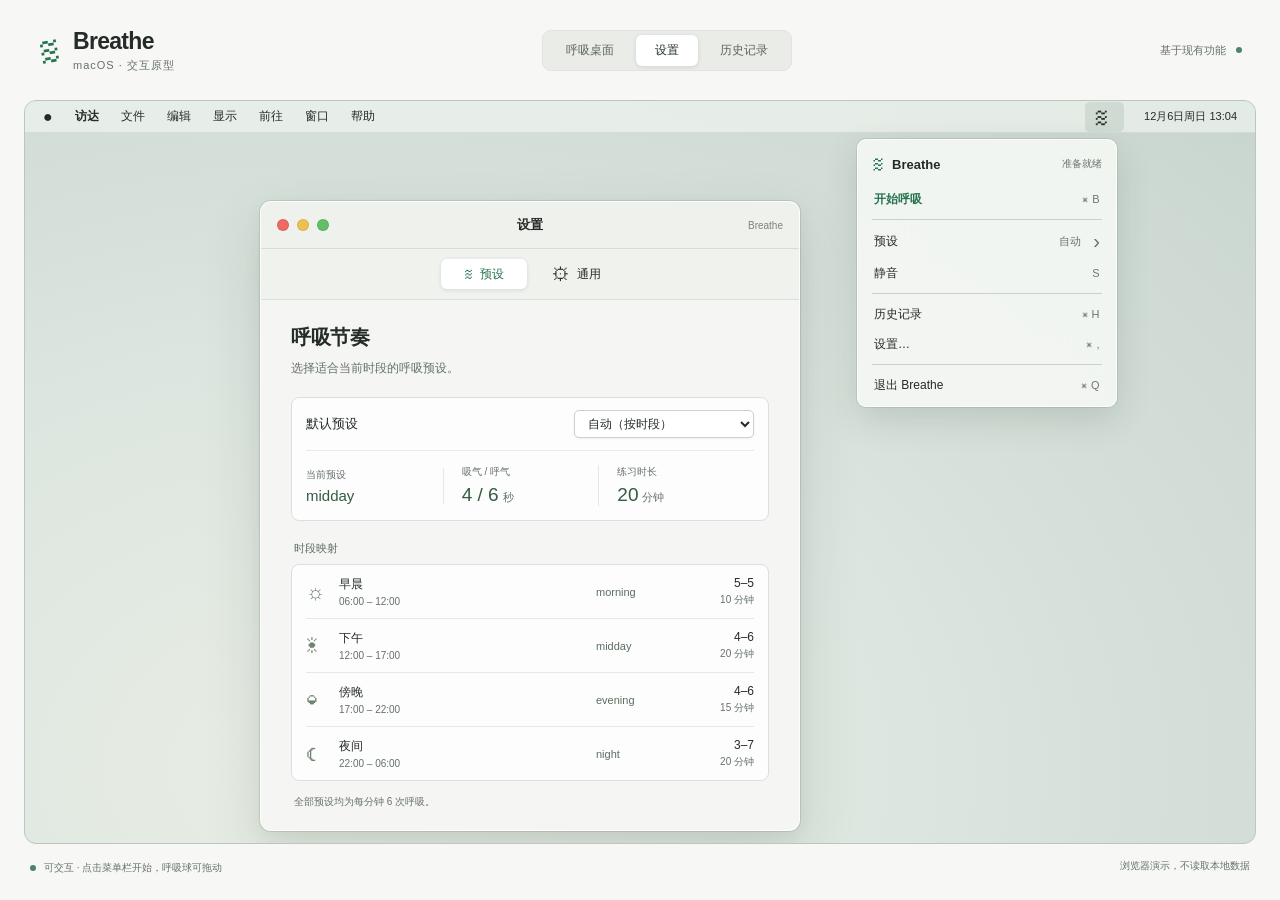
==== designs/breathe/index.html @ b692b660 "feat: 按原型重写原生界面并同步声音设置 - 新增可交互 HTML 原型，重写设置、历史和菜单界面 - 调整呼吸球配色与窗口布局 - 同步声音开关和菜单静音，持久化配置 - 补充音频回归测试并更新" ====
<!DOCTYPE html>
<html lang="zh-CN">
<head>
  <meta charset="UTF-8">
  <meta name="viewport" content="width=device-width, initial-scale=1">
  <title>Breathe · macOS 交互原型</title>
  <!-- 设计依据：AppDelegate、SettingsView、HistoryView、BreathingCircle。
       保留菜单栏应用结构；轻灰窗口、系统字体、绿色重点色。历史数据为演示数据。
       外层导航属于原型工具；不增加应用功能，不访问系统配置或用户日志。 -->
  <link rel="stylesheet" href="style.css">
</head>
<body>
  <header class="preview-header">
    <div class="brand"><span class="brand-mark" aria-hidden="true">≋</span><div><h1>Breathe</h1><p>macOS · 交互原型</p></div></div>
    <nav class="scene-nav" aria-label="原型场景">
      <button data-scene="desktop">呼吸桌面</button>
      <button data-scene="settings" aria-pressed="true">设置</button>
      <button data-scene="history">历史记录</button>
    </nav>
    <span class="version">基于现有功能 <span class="live-dot"></span></span>
  </header>
  <main class="desktop" id="desktop" data-screen-label="macOS 桌面">
    <div class="system-bar">
      <div class="system-left"><span class="apple" aria-hidden="true">●</span><strong>访达</strong><span>文件</span><span>编辑</span><span>显示</span><span>前往</span><span>窗口</span><span>帮助</span></div>
      <div class="system-right"><button id="status-button" aria-label="Breathe 菜单栏" aria-expanded="true"><span class="wind">≋</span><span id="remaining"></span></button><span class="system-clock" id="clock"></span></div>
    </div>

    <section class="app-menu" id="app-menu" aria-label="Breathe 菜单" data-screen-label="菜单栏菜单">
      <div class="menu-brand"><span class="mini-mark">≋</span><strong>Breathe</strong><span id="menu-state">准备就绪</span></div>
      <button class="menu-row start-row" id="start-button"><span id="start-label">开始呼吸</span><kbd>⌘ B</kbd></button>
      <button class="menu-row" id="pause-button" hidden><span id="pause-label">暂停</span><kbd>Space</kbd></button>
      <div class="menu-rule"></div>
      <button class="menu-row" id="preset-button" aria-expanded="false"><span>预设</span><span class="menu-end"><span id="preset-name">自动</span><span>›</span></span></button>
      <div class="preset-menu" id="preset-menu" hidden>
        <button data-preset="auto">自动（按时段）</button>
        <button data-preset="morning">morning <span>5–5 · 10 分钟</span></button>
        <button data-preset="midday">midday <span>4–6 · 20 分钟</span></button>
        <button data-preset="evening">evening <span>4–6 · 15 分钟</span></button>
        <button data-preset="night">night <span>3–7 · 20 分钟</span></button>
        <button data-preset="custom">自定义…</button>
      </div>
      <button class="menu-row" id="mute-button"><span id="mute-label">静音</span><kbd>S</kbd></button>
      <div class="menu-rule"></div>
      <button class="menu-row" data-open="history"><span>历史记录</span><kbd>⌘ H</kbd></button>
      <button class="menu-row" data-open="settings"><span>设置…</span><kbd>⌘ ,</kbd></button>
      <div class="menu-rule"></div>
      <button class="menu-row" id="quit-button"><span>退出 Breathe</span><kbd>⌘ Q</kbd></button>
    </section>

    <section class="window settings-window" id="settings-window" aria-label="Breathe 设置" data-screen-label="设置">
      <div class="titlebar"><div class="traffic"><button data-close="settings" aria-label="关闭设置"></button><span></span><span></span></div><strong>设置</strong><span class="title-end">Breathe</span></div>
      <div class="tabs" role="tablist" aria-label="设置分类"><button id="preset-tab" role="tab" aria-selected="true">≋ <span>预设</span></button><button id="general-tab" role="tab" aria-selected="false">⚙ <span>通用</span></button></div>
      <div class="settings-content" id="preset-panel" role="tabpanel" aria-labelledby="preset-tab">
        <h2>呼吸节奏</h2><p class="section-description">选择适合当前时段的呼吸预设。</p>
        <div class="group"><div class="setting-row"><label for="preset-select">默认预设</label><select id="preset-select"><option value="auto">自动（按时段）</option><option value="morning">morning</option><option value="midday">midday</option><option value="evening">evening</option><option value="night">night</option><option value="custom">自定义…</option></select></div><div class="preset-summary" id="preset-summary"></div></div>
        <div id="custom-settings" hidden>
          <h3>自定义比例</h3><div class="group custom-group"><div class="setting-row"><label for="inhale">吸气</label><div class="number-control"><input id="inhale" type="number" min="3" max="10" step="1" value="5"><span>秒</span></div></div><div class="setting-row"><label for="exhale">呼气</label><div class="number-control"><input id="exhale" type="number" min="3" max="10" step="1" value="5"><span>秒</span></div></div><div class="setting-row"><label for="duration">练习时长</label><div class="number-control"><input id="duration" type="number" min="1" max="60" step="1" value="10"><span>分钟</span></div></div></div><p class="validation" id="validation" role="status"></p>
        </div>
        <div id="time-mapping"><h3>时段映射</h3><div class="group mapping">
          <div class="mapping-row"><span class="period-icon">☼</span><span>早晨 <small>06:00 – 12:00</small></span><span class="mapping-preset">morning</span><span>5–5 <small>10 分钟</small></span></div>
          <div class="mapping-row"><span class="period-icon">☀</span><span>下午 <small>12:00 – 17:00</small></span><span class="mapping-preset">midday</span><span>4–6 <small>20 分钟</small></span></div>
          <div class="mapping-row"><span class="period-icon">◒</span><span>傍晚 <small>17:00 – 22:00</small></span><span class="mapping-preset">evening</span><span>4–6 <small>15 分钟</small></span></div>
          <div class="mapping-row"><span class="period-icon">☾</span><span>夜间 <small>22:00 – 06:00</small></span><span class="mapping-preset">night</span><span>3–7 <small>20 分钟</small></span></div>
        </div><p class="footnote">全部预设均为每分钟 6 次呼吸。</p></div>
      </div>
      <div class="settings-content" id="general-panel" role="tabpanel" aria-labelledby="general-tab" hidden>
        <h2>通用</h2><p class="section-description">声音、会话记录与启动选项。</p>
        <h3>音频</h3><div class="group"><label class="setting-row" for="sound"><span>声音提示<small>在吸气和呼气开始时播放提示音</small></span><input class="switch" id="sound" type="checkbox" role="switch" checked></label></div>
        <h3>数据</h3><div class="group"><label class="setting-row" for="logging"><span>记录会话日志</span><input class="switch" id="logging" type="checkbox" role="switch" checked></label><div class="log-path" id="log-path"><span>日志路径</span><code>~/.config/breathe/sessions.csv</code></div></div>
        <h3>启动</h3><div class="group"><label class="setting-row" for="launch"><span>开机自动启动<small>登录 macOS 时启动 Breathe</small></span><input class="switch" id="launch" type="checkbox" role="switch"></label></div>
        <p class="footnote">演示开关仅保存在当前页面，不会更改系统设置。</p>
      </div>
    </section>

    <section class="window history-window" id="history-window" aria-label="会话历史" data-screen-label="历史记录" hidden>
      <div class="titlebar"><div class="traffic"><button data-close="history" aria-label="关闭历史记录"></button><span></span><span></span></div><strong>历史记录</strong><span class="title-end">Breathe</span></div>
      <div class="history-heading"><div><h2>会话记录</h2><p>每一次呼吸练习，都留在这里。</p></div><span class="demo-badge">演示数据</span></div>
      <div class="history-toolbar"><span id="record-count"></span><div><button class="native-button" id="refresh-button">刷新</button><button class="native-button" id="import-button">导入旧版日志</button></div></div>
      <div class="table-scroll"><table><thead><tr><th>日期</th><th>时间</th><th>预设</th><th>比例</th><th>目标</th><th>实际</th><th>呼吸</th><th>完成</th><th>状态</th></tr></thead><tbody id="history-body"></tbody></table></div>
      <div class="empty-history" id="empty-history" hidden><span>◷</span><p>暂无会话记录</p></div>
      <div class="history-footer"><span>CSV · 与 breathe-cli 兼容</span><span>仅展示浏览器内的演示记录</span></div>
    </section>

    <div class="orb-container" id="orb-container" aria-label="可拖动的呼吸球" hidden><div class="orb-glow"></div><div class="orb" id="orb"><span id="orb-text"></span></div></div>
    <div class="desktop-hint" id="desktop-hint" hidden><span>≋</span><p>点击右上角的 Breathe，开始呼吸。</p></div>
    <div class="quit-message" id="quit-message" hidden><span>≋</span><h2>Breathe 已退出</h2><button class="native-button" id="restart-button">重新打开演示</button></div>
    <div class="toast" id="toast" role="status" hidden></div>
  </main>
  <footer class="preview-footer"><span><span class="live-dot"></span>可交互 · 点击菜单栏开始，呼吸球可拖动</span><span>浏览器演示，不读取本地数据</span></footer>
  <script src="prototype.js"></script>
</body>
</html>
---- designs/breathe/style.css ----
:root{color-scheme:light;--ink:#242b28;--muted:#66716b;--green:#26734f;--line:#dce0dd;--surface:#f5f6f4;--accent:#2c8058;font-family:-apple-system,"SF Pro Text","PingFang SC","Noto Sans SC",sans-serif;color:var(--ink);font-size:13px}
*{box-sizing:border-box}body{margin:0;background:#f7f8f6}button,input,select{font:inherit;color:inherit}button{cursor:pointer}button:disabled{opacity:.45;cursor:default}button:focus-visible,input:focus-visible,select:focus-visible{outline:3px solid #5b9fbc;outline-offset:3px}button{border:0;background:none}button,select,input{ -webkit-tap-highlight-color:transparent}[hidden]{display:none!important}h1,h2,h3,p{margin:0}small{font-size:11px;color:var(--muted)}
.preview-header{min-height:100px;padding:23px 38px;display:flex;align-items:center;justify-content:space-between;gap:24px}.brand{display:flex;align-items:center;gap:13px}.brand-mark{font-size:44px;line-height:1;color:var(--green);transform:rotate(-10deg)}h1{font-size:23px;font-weight:600;letter-spacing:-.7px}.brand p{font-size:11px;color:var(--muted);margin-top:3px;letter-spacing:1px}.scene-nav{display:flex;gap:3px;background:#e9ece7;padding:4px;border:1px solid #e0e4de;border-radius:9px}.scene-nav button{padding:7px 19px;border-radius:6px;color:#5c665f;font-size:12px}.scene-nav button[aria-pressed="true"]{background:#fff;color:#24372b;box-shadow:0 1px 4px #1e3b1920}.version{display:flex;align-items:center;gap:10px;color:var(--muted);font-size:11px}.live-dot{display:inline-block;width:6px;height:6px;border-radius:50%;background:#4b8466}
.desktop{position:relative;margin:0 24px;min-height:680px;height:calc(100dvh - 156px);background:radial-gradient(ellipse at 25% 90%,#e9eee5 0%,#dce5df 45%,#c8d5ce 100%);border:1px solid #b9c7bf;border-radius:12px;overflow:hidden;isolation:isolate}.system-bar{height:32px;display:flex;align-items:center;justify-content:space-between;background:#f2f6f2aa;border-bottom:1px solid #b6c4ba66;padding:0 18px;font-size:12px;position:relative;z-index:20}.system-left,.system-right{display:flex;align-items:center;gap:22px}.system-left strong{font-weight:600}.apple{font-size:16px}.system-right{gap:20px}.system-clock{font-size:11px;font-variant-numeric:tabular-nums}#status-button{height:30px;display:flex;align-items:center;gap:6px;padding:0 9px;border-radius:5px}#status-button[aria-expanded="true"]{background:#a6b8ac55}.wind{font-size:29px;line-height:20px}#remaining{font-weight:600;font-variant-numeric:tabular-nums}
.app-menu{position:absolute;z-index:30;right:138px;top:38px;width:260px;padding:6px;background:#f4f7f3ef;backdrop-filter:blur(30px);border:1px solid #ffffffcc;box-shadow:0 12px 35px #273b2e28,0 0 0 1px #4c685b24;border-radius:9px}.menu-brand{display:flex;align-items:center;gap:8px;padding:10px 8px 12px}.mini-mark{font-size:24px;color:var(--green);line-height:16px}.menu-brand strong{font-size:13px}.menu-brand>span:last-child{margin-left:auto;font-size:10px;color:var(--muted)}.menu-row{width:100%;min-height:30px;display:flex;align-items:center;justify-content:space-between;padding:5px 10px;border-radius:5px;font-size:12px;text-align:left}.menu-row:hover,.preset-menu button:hover{color:#fff;background:var(--accent)}.menu-row:hover kbd,.menu-row:hover .menu-end{color:#fff}.start-row{color:var(--green);font-weight:600}.menu-rule{height:1px;background:#c9d1c9;margin:5px 8px}kbd{font:11px -apple-system,sans-serif;color:#6c776e;letter-spacing:.5px}.menu-end{display:flex;gap:12px;align-items:center;color:var(--muted);font-size:11px}.menu-end>span:last-child{font-size:20px}.preset-menu{padding:4px;border:1px solid #cbd5cc;border-radius:6px;background:#fff;margin:4px}.preset-menu button{display:flex;justify-content:space-between;gap:8px;width:100%;padding:8px 6px;text-align:left;border-radius:4px;font-size:11px}.preset-menu button span{color:inherit;opacity:.7}.preset-menu button.selected{color:var(--green);font-weight:600}
.window{position:absolute;z-index:10;background:var(--surface);border-radius:11px;border:1px solid #ffffffd9;box-shadow:0 24px 60px #283d3024,0 6px 18px #283d3010,0 0 0 1px #4a5c4d28;overflow:hidden}.settings-window{width:540px;left:max(30px,calc(50% - 380px));top:100px}.titlebar{height:47px;border-bottom:1px solid #d6ddd5;display:grid;grid-template-columns:1fr auto 1fr;align-items:center;padding:0 16px;background:#eff1ed}.titlebar>strong{font-size:13px;font-weight:600}.traffic{display:flex;gap:8px}.traffic button,.traffic span{width:12px;height:12px;border-radius:50%;border:1px solid #00000014;padding:0}.traffic button{background:#ef6a60}.traffic button:hover{background:#c64e45}.traffic span:nth-child(2){background:#edc052}.traffic span:nth-child(3){background:#62be67}.title-end{text-align:right;font-size:10px;color:#7a847b}.tabs{display:flex;justify-content:center;gap:6px;padding:10px;border-bottom:1px solid var(--line);background:#f0f2ee}.tabs button{display:flex;align-items:center;justify-content:center;gap:7px;min-width:86px;padding:6px 16px;border-radius:6px;font-size:18px;line-height:18px}.tabs button span{font-size:12px}.tabs button[aria-selected="true"]{background:#fff;box-shadow:0 1px 4px #243a2320;color:var(--green)}.settings-content{padding:24px 30px 22px;max-height:calc(100dvh - 370px);min-height:400px;overflow:auto}h2{font-size:20px;letter-spacing:-.5px;font-weight:600}.section-description{color:var(--muted);font-size:12px;margin:7px 0 19px;line-height:1.7}h3{font-size:11px;font-weight:500;color:#606b63;margin:20px 0 8px 3px}.group{border:1px solid var(--line);border-radius:8px;background:#ffffffc4;overflow:hidden}.setting-row{min-height:48px;padding:12px 14px;display:flex;align-items:center;justify-content:space-between;gap:16px}.setting-row small{display:block;margin-top:5px;line-height:1.5}.setting-row select{max-width:245px;min-width:180px;border:1px solid #cbd2cb;background:#fff;border-radius:5px;padding:5px 9px;font-size:12px;box-shadow:0 1px 2px #263a2110}.preset-summary{margin:0 14px;padding:14px 0;border-top:1px solid #e8ece6;display:flex;align-items:center;gap:0}.preset-summary>div{flex:1;border-right:1px solid #e5e9e3;padding-left:18px}.preset-summary>div:first-child{padding:0}.preset-summary>div:last-child{border:0}.preset-summary strong{font-size:19px;font-weight:500;font-variant-numeric:tabular-nums;color:#345c43}.preset-summary small{display:block;margin-bottom:5px;font-size:10px}.preset-summary .unit{font-size:11px;margin-left:4px;color:var(--muted)}.mapping-row{display:grid;grid-template-columns:23px 1fr 78px 70px;align-items:center;gap:10px;margin:0 14px;padding:11px 0;border-bottom:1px solid #e5e9e3;font-size:12px}.mapping-row:last-child{border:0}.mapping-row small{display:block;font-size:10px;margin-top:3px}.mapping-row>span:last-child{text-align:right;font-variant-numeric:tabular-nums}.period-icon{font-size:21px;color:#708370}.mapping-preset{color:#5d6e61;font-size:11px}.footnote{font-size:10px;color:var(--muted);margin:12px 3px 0;line-height:1.7}.number-control{display:flex;align-items:center;gap:8px;color:var(--muted);font-size:11px}.number-control input{width:70px;border:1px solid #cbd2cb;border-radius:5px;padding:4px 7px;background:white;text-align:center;font-variant-numeric:tabular-nums}.custom-group .setting-row+.setting-row{border-top:1px solid #e5e9e3}.validation{font-size:11px;color:var(--green);line-height:1.7;margin:10px 3px 0}.validation.error{color:#a34224}.switch{appearance:none;flex-shrink:0;width:32px;height:19px;border:1px solid #c2cac2;border-radius:20px;background:#d2d8d0;cursor:pointer;position:relative;transition:background .15s}.switch:after{content:"";position:absolute;width:15px;height:15px;left:1px;top:1px;background:#fff;border-radius:50%;box-shadow:0 1px 3px #0002;transition:transform .15s}.switch:checked{background:var(--accent);border-color:var(--accent)}.switch:checked:after{transform:translateX(13px)}.log-path{padding:11px 14px;display:flex;gap:12px;justify-content:space-between;border-top:1px solid #e5e9e3;font-size:10px;color:var(--muted)}code{font-size:10px}
.history-window{width:min(860px,calc(100% - 64px));top:110px;left:50%;transform:translateX(-50%)}.history-heading{display:flex;align-items:center;justify-content:space-between;gap:16px;padding:28px 26px 24px}.history-heading p{color:var(--muted);font-size:12px;margin-top:7px}.demo-badge{font-size:10px;color:#66745f;background:#e7ece2;border:1px solid #d7dfd0;border-radius:4px;padding:4px 7px}.history-toolbar{display:flex;justify-content:space-between;align-items:center;padding:10px 24px;border-top:1px solid var(--line);border-bottom:1px solid var(--line);font-size:11px;color:var(--muted)}.history-toolbar>div{display:flex;gap:8px}.native-button{background:white;border:1px solid #cfd5ce;border-radius:5px;padding:4px 11px;box-shadow:0 1px 2px #20341a0d;font-size:11px}.native-button:hover{background:#eef2eb}.native-button:active{background:#dce5d9}.table-scroll{overflow:auto;max-height:340px;min-height:220px}table{width:100%;border-collapse:collapse;font-size:11px;white-space:nowrap;text-align:left;font-variant-numeric:tabular-nums}th{position:sticky;top:0;background:#ecefe8;color:#677164;font-weight:500;padding:10px 10px;border-bottom:1px solid #d7ddd1}td{padding:12px 10px}th:first-child,td:first-child{padding-left:24px}tbody tr:nth-child(even){background:#eaf0e522}tbody tr:hover{background:#e1ecdc}td:nth-child(3){color:#4f6650}.status-badge{color:#2f7046;background:#e3efe2;padding:3px 5px;border-radius:4px;font-size:10px}.status-badge.early{background:#f4eada;color:#8d5c25}.history-footer{padding:13px 24px;display:flex;justify-content:space-between;gap:12px;border-top:1px solid var(--line);color:var(--muted);font-size:10px}.empty-history{text-align:center;padding:55px;color:var(--muted)}.empty-history>span{font-size:36px}.empty-history p{margin-top:12px}
.orb-container{position:absolute;left:calc(50% - 120px);top:calc(50% - 100px);width:240px;height:240px;display:grid;place-items:center;z-index:15;cursor:grab;touch-action:none;user-select:none}.orb-container:active{cursor:grabbing}.orb{width:200px;height:200px;border-radius:50%;display:grid;place-items:center;transform:scale(.5);background:radial-gradient(circle at 42% 36%,#67d79c,#58bca37a 70%);box-shadow:inset 0 0 30px #ffffff30;will-change:transform}.orb-glow{position:absolute;inset:12px;background:radial-gradient(circle,#75b99b45,transparent 68%);border-radius:50%;pointer-events:none}.orb span{font-size:36px;font-weight:650;color:#fff;text-shadow:0 1px 4px #0004;font-variant-numeric:tabular-nums}.desktop-hint,.quit-message{position:absolute;inset:0;display:flex;flex-direction:column;align-items:center;justify-content:center;gap:18px;color:#60746a;pointer-events:none}.desktop-hint>span,.quit-message>span{font-size:70px;color:#7c9785;font-weight:200}.desktop-hint p{font-size:13px}.quit-message{pointer-events:auto}.quit-message h2{font-size:17px}.toast{position:absolute;bottom:28px;left:50%;transform:translateX(-50%);max-width:calc(100% - 30px);padding:12px 20px;background:#f9fcf7f2;border:1px solid #ffffffcc;border-radius:9px;box-shadow:0 8px 28px #21352020;color:#3d5444;font-size:12px;z-index:40;line-height:1.7}.preview-footer{display:flex;justify-content:space-between;gap:15px;padding:15px 30px;color:var(--muted);font-size:10px;min-height:48px}.preview-footer>span:first-child{display:flex;align-items:center;gap:8px}
@media(min-width:1400px){.settings-window{left:calc(50% - 350px);top:115px}.app-menu{right:150px}.settings-content{padding:28px 32px;min-height:420px}.mapping-row{padding:13px 0}}
@media(max-width:1000px){.version{display:none}.app-menu{right:20px}.settings-window{left:28px;top:110px;width:500px}.system-left{gap:15px}.settings-content{padding:22px;min-height:390px}}
@media(max-width:720px){.preview-header{padding:18px;flex-wrap:wrap;min-height:110px;gap:16px}.brand-mark{font-size:36px}.scene-nav{margin-left:auto}.scene-nav button{padding:7px 10px}.desktop{margin:0 10px;min-height:720px;height:calc(100dvh - 170px)}.system-left>span:not(.apple){display:none}.system-bar{padding:0 12px}.system-right{gap:8px}.system-clock{font-size:10px}.app-menu{right:8px}.settings-window{left:14px;top:85px;width:calc(100% - 28px)}.settings-content{max-height:470px;min-height:0;padding:20px}.history-window{top:85px;width:calc(100% - 28px)}.history-heading{padding:20px}.history-toolbar{padding:10px 16px}.history-footer{flex-wrap:wrap;padding:12px 16px}.mapping-row{grid-template-columns:20px 1fr 65px 60px;gap:6px}.setting-row select{min-width:145px;max-width:190px}.preview-footer{padding:14px 18px;flex-wrap:wrap}.history-heading h2{font-size:18px}}
@media(prefers-reduced-motion:reduce){*,*:before,*:after{scroll-behavior:auto!important;transition:none!important}.orb{will-change:auto}}
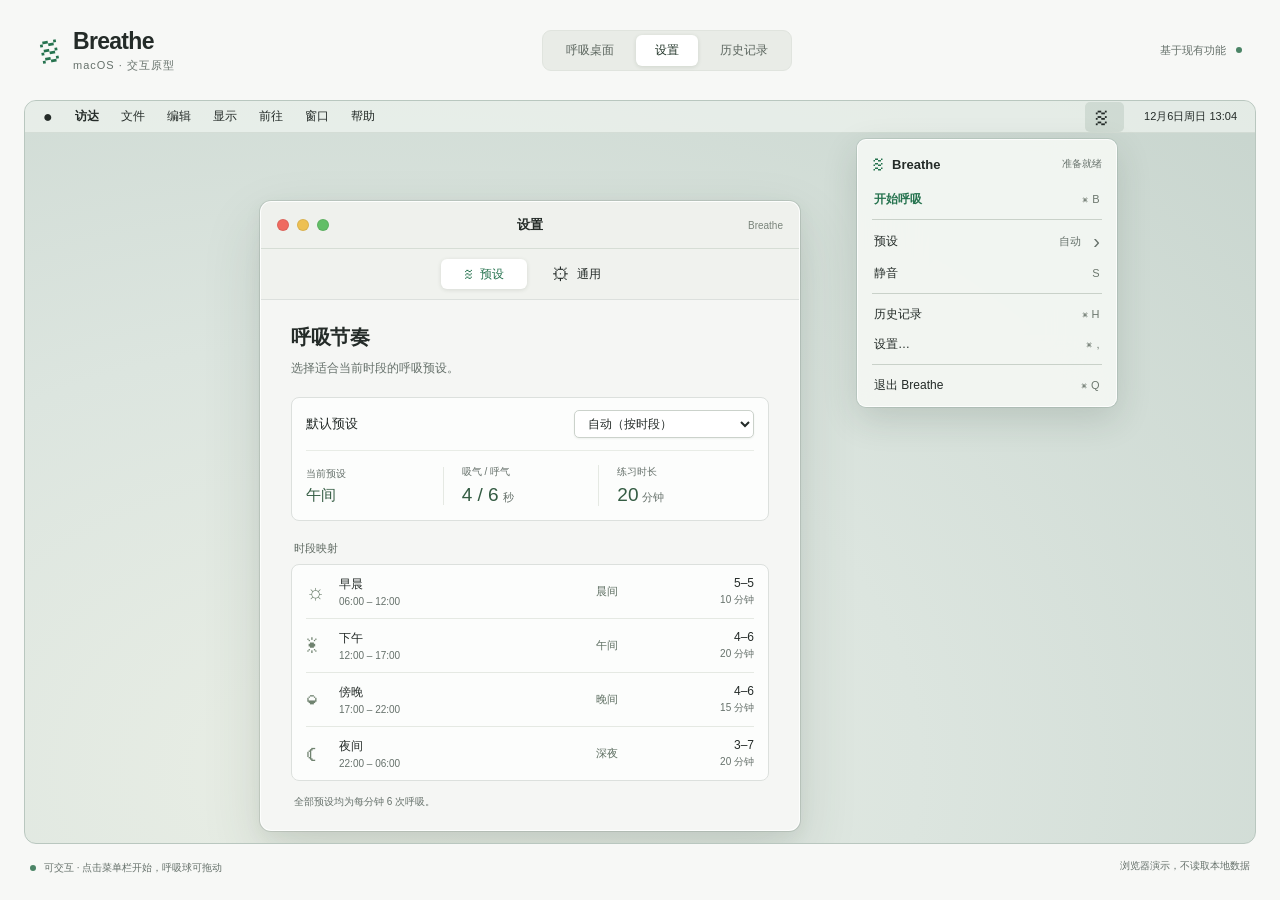
==== commit 16ee0599: "feat: 按设计稿复刻原生界面并统一预设中文显示 - 设置、历史、菜单、呼吸球和状态栏按 designs/breathe 重做 - 设置/历史改为自定义标题栏，修复全尺寸内容安全区与窗口拖动 - 状" ====
--- a/designs/breathe/index.html
+++ b/designs/breathe/index.html
@@ -33,10 +33,10 @@
       <button class="menu-row" id="preset-button" aria-expanded="false"><span>预设</span><span class="menu-end"><span id="preset-name">自动</span><span>›</span></span></button>
       <div class="preset-menu" id="preset-menu" hidden>
         <button data-preset="auto">自动（按时段）</button>
-        <button data-preset="morning">morning <span>5–5 · 10 分钟</span></button>
-        <button data-preset="midday">midday <span>4–6 · 20 分钟</span></button>
-        <button data-preset="evening">evening <span>4–6 · 15 分钟</span></button>
-        <button data-preset="night">night <span>3–7 · 20 分钟</span></button>
+        <button data-preset="morning">晨间 <span>5–5 · 10 分钟</span></button>
+        <button data-preset="midday">午间 <span>4–6 · 20 分钟</span></button>
+        <button data-preset="evening">晚间 <span>4–6 · 15 分钟</span></button>
+        <button data-preset="night">深夜 <span>3–7 · 20 分钟</span></button>
         <button data-preset="custom">自定义…</button>
       </div>
       <button class="menu-row" id="mute-button"><span id="mute-label">静音</span><kbd>S</kbd></button>
@@ -52,15 +52,15 @@
       <div class="tabs" role="tablist" aria-label="设置分类"><button id="preset-tab" role="tab" aria-selected="true">≋ <span>预设</span></button><button id="general-tab" role="tab" aria-selected="false">⚙ <span>通用</span></button></div>
       <div class="settings-content" id="preset-panel" role="tabpanel" aria-labelledby="preset-tab">
         <h2>呼吸节奏</h2><p class="section-description">选择适合当前时段的呼吸预设。</p>
-        <div class="group"><div class="setting-row"><label for="preset-select">默认预设</label><select id="preset-select"><option value="auto">自动（按时段）</option><option value="morning">morning</option><option value="midday">midday</option><option value="evening">evening</option><option value="night">night</option><option value="custom">自定义…</option></select></div><div class="preset-summary" id="preset-summary"></div></div>
+        <div class="group"><div class="setting-row"><label for="preset-select">默认预设</label><select id="preset-select"><option value="auto">自动（按时段）</option><option value="morning">晨间</option><option value="midday">午间</option><option value="evening">晚间</option><option value="night">深夜</option><option value="custom">自定义…</option></select></div><div class="preset-summary" id="preset-summary"></div></div>
         <div id="custom-settings" hidden>
           <h3>自定义比例</h3><div class="group custom-group"><div class="setting-row"><label for="inhale">吸气</label><div class="number-control"><input id="inhale" type="number" min="3" max="10" step="1" value="5"><span>秒</span></div></div><div class="setting-row"><label for="exhale">呼气</label><div class="number-control"><input id="exhale" type="number" min="3" max="10" step="1" value="5"><span>秒</span></div></div><div class="setting-row"><label for="duration">练习时长</label><div class="number-control"><input id="duration" type="number" min="1" max="60" step="1" value="10"><span>分钟</span></div></div></div><p class="validation" id="validation" role="status"></p>
         </div>
         <div id="time-mapping"><h3>时段映射</h3><div class="group mapping">
-          <div class="mapping-row"><span class="period-icon">☼</span><span>早晨 <small>06:00 – 12:00</small></span><span class="mapping-preset">morning</span><span>5–5 <small>10 分钟</small></span></div>
-          <div class="mapping-row"><span class="period-icon">☀</span><span>下午 <small>12:00 – 17:00</small></span><span class="mapping-preset">midday</span><span>4–6 <small>20 分钟</small></span></div>
-          <div class="mapping-row"><span class="period-icon">◒</span><span>傍晚 <small>17:00 – 22:00</small></span><span class="mapping-preset">evening</span><span>4–6 <small>15 分钟</small></span></div>
-          <div class="mapping-row"><span class="period-icon">☾</span><span>夜间 <small>22:00 – 06:00</small></span><span class="mapping-preset">night</span><span>3–7 <small>20 分钟</small></span></div>
+          <div class="mapping-row"><span class="period-icon">☼</span><span>早晨 <small>06:00 – 12:00</small></span><span class="mapping-preset">晨间</span><span>5–5 <small>10 分钟</small></span></div>
+          <div class="mapping-row"><span class="period-icon">☀</span><span>下午 <small>12:00 – 17:00</small></span><span class="mapping-preset">午间</span><span>4–6 <small>20 分钟</small></span></div>
+          <div class="mapping-row"><span class="period-icon">◒</span><span>傍晚 <small>17:00 – 22:00</small></span><span class="mapping-preset">晚间</span><span>4–6 <small>15 分钟</small></span></div>
+          <div class="mapping-row"><span class="period-icon">☾</span><span>夜间 <small>22:00 – 06:00</small></span><span class="mapping-preset">深夜</span><span>3–7 <small>20 分钟</small></span></div>
         </div><p class="footnote">全部预设均为每分钟 6 次呼吸。</p></div>
       </div>
       <div class="settings-content" id="general-panel" role="tabpanel" aria-labelledby="general-tab" hidden>
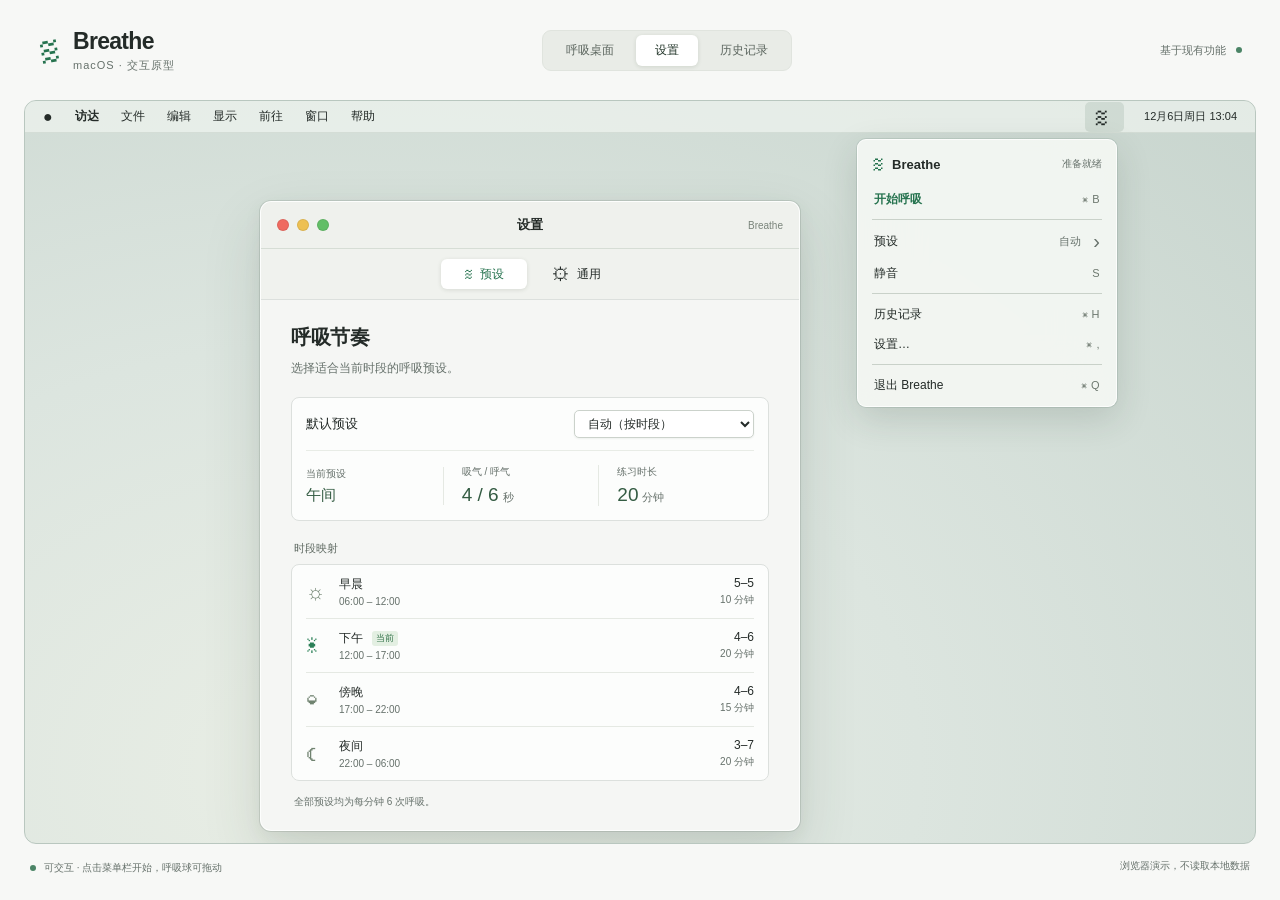
==== commit f3b6b4fb: "feat: 时段映射改为仅自动模式并标记当前时段 - 时段映射只在自动模式显示，删除重复的预设列，当前时段加“当前”标记，固定预设时隐藏 - 设计稿同步更新映射、当前标记与窄屏网格 - 标题栏几何与窗" ====
--- a/designs/breathe/index.html
+++ b/designs/breathe/index.html
@@ -57,10 +57,10 @@
           <h3>自定义比例</h3><div class="group custom-group"><div class="setting-row"><label for="inhale">吸气</label><div class="number-control"><input id="inhale" type="number" min="3" max="10" step="1" value="5"><span>秒</span></div></div><div class="setting-row"><label for="exhale">呼气</label><div class="number-control"><input id="exhale" type="number" min="3" max="10" step="1" value="5"><span>秒</span></div></div><div class="setting-row"><label for="duration">练习时长</label><div class="number-control"><input id="duration" type="number" min="1" max="60" step="1" value="10"><span>分钟</span></div></div></div><p class="validation" id="validation" role="status"></p>
         </div>
         <div id="time-mapping"><h3>时段映射</h3><div class="group mapping">
-          <div class="mapping-row"><span class="period-icon">☼</span><span>早晨 <small>06:00 – 12:00</small></span><span class="mapping-preset">晨间</span><span>5–5 <small>10 分钟</small></span></div>
-          <div class="mapping-row"><span class="period-icon">☀</span><span>下午 <small>12:00 – 17:00</small></span><span class="mapping-preset">午间</span><span>4–6 <small>20 分钟</small></span></div>
-          <div class="mapping-row"><span class="period-icon">◒</span><span>傍晚 <small>17:00 – 22:00</small></span><span class="mapping-preset">晚间</span><span>4–6 <small>15 分钟</small></span></div>
-          <div class="mapping-row"><span class="period-icon">☾</span><span>夜间 <small>22:00 – 06:00</small></span><span class="mapping-preset">深夜</span><span>3–7 <small>20 分钟</small></span></div>
+          <div class="mapping-row" data-period="morning"><span class="period-icon">☼</span><span class="mapping-title">早晨 <b class="current-badge">当前</b><small>06:00 – 12:00</small></span><span>5–5 <small>10 分钟</small></span></div>
+          <div class="mapping-row" data-period="midday"><span class="period-icon">☀</span><span class="mapping-title">下午 <b class="current-badge">当前</b><small>12:00 – 17:00</small></span><span>4–6 <small>20 分钟</small></span></div>
+          <div class="mapping-row" data-period="evening"><span class="period-icon">◒</span><span class="mapping-title">傍晚 <b class="current-badge">当前</b><small>17:00 – 22:00</small></span><span>4–6 <small>15 分钟</small></span></div>
+          <div class="mapping-row" data-period="night"><span class="period-icon">☾</span><span class="mapping-title">夜间 <b class="current-badge">当前</b><small>22:00 – 06:00</small></span><span>3–7 <small>20 分钟</small></span></div>
         </div><p class="footnote">全部预设均为每分钟 6 次呼吸。</p></div>
       </div>
       <div class="settings-content" id="general-panel" role="tabpanel" aria-labelledby="general-tab" hidden>
--- a/designs/breathe/style.css
+++ b/designs/breathe/style.css
@@ -3,10 +3,10 @@
 .preview-header{min-height:100px;padding:23px 38px;display:flex;align-items:center;justify-content:space-between;gap:24px}.brand{display:flex;align-items:center;gap:13px}.brand-mark{font-size:44px;line-height:1;color:var(--green);transform:rotate(-10deg)}h1{font-size:23px;font-weight:600;letter-spacing:-.7px}.brand p{font-size:11px;color:var(--muted);margin-top:3px;letter-spacing:1px}.scene-nav{display:flex;gap:3px;background:#e9ece7;padding:4px;border:1px solid #e0e4de;border-radius:9px}.scene-nav button{padding:7px 19px;border-radius:6px;color:#5c665f;font-size:12px}.scene-nav button[aria-pressed="true"]{background:#fff;color:#24372b;box-shadow:0 1px 4px #1e3b1920}.version{display:flex;align-items:center;gap:10px;color:var(--muted);font-size:11px}.live-dot{display:inline-block;width:6px;height:6px;border-radius:50%;background:#4b8466}
 .desktop{position:relative;margin:0 24px;min-height:680px;height:calc(100dvh - 156px);background:radial-gradient(ellipse at 25% 90%,#e9eee5 0%,#dce5df 45%,#c8d5ce 100%);border:1px solid #b9c7bf;border-radius:12px;overflow:hidden;isolation:isolate}.system-bar{height:32px;display:flex;align-items:center;justify-content:space-between;background:#f2f6f2aa;border-bottom:1px solid #b6c4ba66;padding:0 18px;font-size:12px;position:relative;z-index:20}.system-left,.system-right{display:flex;align-items:center;gap:22px}.system-left strong{font-weight:600}.apple{font-size:16px}.system-right{gap:20px}.system-clock{font-size:11px;font-variant-numeric:tabular-nums}#status-button{height:30px;display:flex;align-items:center;gap:6px;padding:0 9px;border-radius:5px}#status-button[aria-expanded="true"]{background:#a6b8ac55}.wind{font-size:29px;line-height:20px}#remaining{font-weight:600;font-variant-numeric:tabular-nums}
 .app-menu{position:absolute;z-index:30;right:138px;top:38px;width:260px;padding:6px;background:#f4f7f3ef;backdrop-filter:blur(30px);border:1px solid #ffffffcc;box-shadow:0 12px 35px #273b2e28,0 0 0 1px #4c685b24;border-radius:9px}.menu-brand{display:flex;align-items:center;gap:8px;padding:10px 8px 12px}.mini-mark{font-size:24px;color:var(--green);line-height:16px}.menu-brand strong{font-size:13px}.menu-brand>span:last-child{margin-left:auto;font-size:10px;color:var(--muted)}.menu-row{width:100%;min-height:30px;display:flex;align-items:center;justify-content:space-between;padding:5px 10px;border-radius:5px;font-size:12px;text-align:left}.menu-row:hover,.preset-menu button:hover{color:#fff;background:var(--accent)}.menu-row:hover kbd,.menu-row:hover .menu-end{color:#fff}.start-row{color:var(--green);font-weight:600}.menu-rule{height:1px;background:#c9d1c9;margin:5px 8px}kbd{font:11px -apple-system,sans-serif;color:#6c776e;letter-spacing:.5px}.menu-end{display:flex;gap:12px;align-items:center;color:var(--muted);font-size:11px}.menu-end>span:last-child{font-size:20px}.preset-menu{padding:4px;border:1px solid #cbd5cc;border-radius:6px;background:#fff;margin:4px}.preset-menu button{display:flex;justify-content:space-between;gap:8px;width:100%;padding:8px 6px;text-align:left;border-radius:4px;font-size:11px}.preset-menu button span{color:inherit;opacity:.7}.preset-menu button.selected{color:var(--green);font-weight:600}
-.window{position:absolute;z-index:10;background:var(--surface);border-radius:11px;border:1px solid #ffffffd9;box-shadow:0 24px 60px #283d3024,0 6px 18px #283d3010,0 0 0 1px #4a5c4d28;overflow:hidden}.settings-window{width:540px;left:max(30px,calc(50% - 380px));top:100px}.titlebar{height:47px;border-bottom:1px solid #d6ddd5;display:grid;grid-template-columns:1fr auto 1fr;align-items:center;padding:0 16px;background:#eff1ed}.titlebar>strong{font-size:13px;font-weight:600}.traffic{display:flex;gap:8px}.traffic button,.traffic span{width:12px;height:12px;border-radius:50%;border:1px solid #00000014;padding:0}.traffic button{background:#ef6a60}.traffic button:hover{background:#c64e45}.traffic span:nth-child(2){background:#edc052}.traffic span:nth-child(3){background:#62be67}.title-end{text-align:right;font-size:10px;color:#7a847b}.tabs{display:flex;justify-content:center;gap:6px;padding:10px;border-bottom:1px solid var(--line);background:#f0f2ee}.tabs button{display:flex;align-items:center;justify-content:center;gap:7px;min-width:86px;padding:6px 16px;border-radius:6px;font-size:18px;line-height:18px}.tabs button span{font-size:12px}.tabs button[aria-selected="true"]{background:#fff;box-shadow:0 1px 4px #243a2320;color:var(--green)}.settings-content{padding:24px 30px 22px;max-height:calc(100dvh - 370px);min-height:400px;overflow:auto}h2{font-size:20px;letter-spacing:-.5px;font-weight:600}.section-description{color:var(--muted);font-size:12px;margin:7px 0 19px;line-height:1.7}h3{font-size:11px;font-weight:500;color:#606b63;margin:20px 0 8px 3px}.group{border:1px solid var(--line);border-radius:8px;background:#ffffffc4;overflow:hidden}.setting-row{min-height:48px;padding:12px 14px;display:flex;align-items:center;justify-content:space-between;gap:16px}.setting-row small{display:block;margin-top:5px;line-height:1.5}.setting-row select{max-width:245px;min-width:180px;border:1px solid #cbd2cb;background:#fff;border-radius:5px;padding:5px 9px;font-size:12px;box-shadow:0 1px 2px #263a2110}.preset-summary{margin:0 14px;padding:14px 0;border-top:1px solid #e8ece6;display:flex;align-items:center;gap:0}.preset-summary>div{flex:1;border-right:1px solid #e5e9e3;padding-left:18px}.preset-summary>div:first-child{padding:0}.preset-summary>div:last-child{border:0}.preset-summary strong{font-size:19px;font-weight:500;font-variant-numeric:tabular-nums;color:#345c43}.preset-summary small{display:block;margin-bottom:5px;font-size:10px}.preset-summary .unit{font-size:11px;margin-left:4px;color:var(--muted)}.mapping-row{display:grid;grid-template-columns:23px 1fr 78px 70px;align-items:center;gap:10px;margin:0 14px;padding:11px 0;border-bottom:1px solid #e5e9e3;font-size:12px}.mapping-row:last-child{border:0}.mapping-row small{display:block;font-size:10px;margin-top:3px}.mapping-row>span:last-child{text-align:right;font-variant-numeric:tabular-nums}.period-icon{font-size:21px;color:#708370}.mapping-preset{color:#5d6e61;font-size:11px}.footnote{font-size:10px;color:var(--muted);margin:12px 3px 0;line-height:1.7}.number-control{display:flex;align-items:center;gap:8px;color:var(--muted);font-size:11px}.number-control input{width:70px;border:1px solid #cbd2cb;border-radius:5px;padding:4px 7px;background:white;text-align:center;font-variant-numeric:tabular-nums}.custom-group .setting-row+.setting-row{border-top:1px solid #e5e9e3}.validation{font-size:11px;color:var(--green);line-height:1.7;margin:10px 3px 0}.validation.error{color:#a34224}.switch{appearance:none;flex-shrink:0;width:32px;height:19px;border:1px solid #c2cac2;border-radius:20px;background:#d2d8d0;cursor:pointer;position:relative;transition:background .15s}.switch:after{content:"";position:absolute;width:15px;height:15px;left:1px;top:1px;background:#fff;border-radius:50%;box-shadow:0 1px 3px #0002;transition:transform .15s}.switch:checked{background:var(--accent);border-color:var(--accent)}.switch:checked:after{transform:translateX(13px)}.log-path{padding:11px 14px;display:flex;gap:12px;justify-content:space-between;border-top:1px solid #e5e9e3;font-size:10px;color:var(--muted)}code{font-size:10px}
+.window{position:absolute;z-index:10;background:var(--surface);border-radius:11px;border:1px solid #ffffffd9;box-shadow:0 24px 60px #283d3024,0 6px 18px #283d3010,0 0 0 1px #4a5c4d28;overflow:hidden}.settings-window{width:540px;left:max(30px,calc(50% - 380px));top:100px}.titlebar{height:47px;border-bottom:1px solid #d6ddd5;display:grid;grid-template-columns:1fr auto 1fr;align-items:center;padding:0 16px;background:#eff1ed}.titlebar>strong{font-size:13px;font-weight:600}.traffic{display:flex;gap:8px}.traffic button,.traffic span{width:12px;height:12px;border-radius:50%;border:1px solid #00000014;padding:0}.traffic button{background:#ef6a60}.traffic button:hover{background:#c64e45}.traffic span:nth-child(2){background:#edc052}.traffic span:nth-child(3){background:#62be67}.title-end{text-align:right;font-size:10px;color:#7a847b}.tabs{display:flex;justify-content:center;gap:6px;padding:10px;border-bottom:1px solid var(--line);background:#f0f2ee}.tabs button{display:flex;align-items:center;justify-content:center;gap:7px;min-width:86px;padding:6px 16px;border-radius:6px;font-size:18px;line-height:18px}.tabs button span{font-size:12px}.tabs button[aria-selected="true"]{background:#fff;box-shadow:0 1px 4px #243a2320;color:var(--green)}.settings-content{padding:24px 30px 22px;max-height:calc(100dvh - 370px);min-height:400px;overflow:auto}h2{font-size:20px;letter-spacing:-.5px;font-weight:600}.section-description{color:var(--muted);font-size:12px;margin:7px 0 19px;line-height:1.7}h3{font-size:11px;font-weight:500;color:#606b63;margin:20px 0 8px 3px}.group{border:1px solid var(--line);border-radius:8px;background:#ffffffc4;overflow:hidden}.setting-row{min-height:48px;padding:12px 14px;display:flex;align-items:center;justify-content:space-between;gap:16px}.setting-row small{display:block;margin-top:5px;line-height:1.5}.setting-row select{max-width:245px;min-width:180px;border:1px solid #cbd2cb;background:#fff;border-radius:5px;padding:5px 9px;font-size:12px;box-shadow:0 1px 2px #263a2110}.preset-summary{margin:0 14px;padding:14px 0;border-top:1px solid #e8ece6;display:flex;align-items:center;gap:0}.preset-summary>div{flex:1;border-right:1px solid #e5e9e3;padding-left:18px}.preset-summary>div:first-child{padding:0}.preset-summary>div:last-child{border:0}.preset-summary strong{font-size:19px;font-weight:500;font-variant-numeric:tabular-nums;color:#345c43}.preset-summary small{display:block;margin-bottom:5px;font-size:10px}.preset-summary .unit{font-size:11px;margin-left:4px;color:var(--muted)}.mapping-row{display:grid;grid-template-columns:23px 1fr 70px;align-items:center;gap:10px;margin:0 14px;padding:11px 0;border-bottom:1px solid #e5e9e3;font-size:12px}.mapping-row:last-child{border:0}.mapping-row small{display:block;font-size:10px;margin-top:3px}.mapping-row>span:last-child{text-align:right;font-variant-numeric:tabular-nums}.period-icon{font-size:21px;color:#708370}.current-badge{display:none;margin-left:6px;padding:1px 4px;border-radius:3px;background:#e3efe2;color:#2f7046;font-size:9px;font-weight:500;vertical-align:1px}.mapping-row.current .current-badge{display:inline-block}.mapping-row.current .period-icon{color:var(--accent)}.footnote{font-size:10px;color:var(--muted);margin:12px 3px 0;line-height:1.7}.number-control{display:flex;align-items:center;gap:8px;color:var(--muted);font-size:11px}.number-control input{width:70px;border:1px solid #cbd2cb;border-radius:5px;padding:4px 7px;background:white;text-align:center;font-variant-numeric:tabular-nums}.custom-group .setting-row+.setting-row{border-top:1px solid #e5e9e3}.validation{font-size:11px;color:var(--green);line-height:1.7;margin:10px 3px 0}.validation.error{color:#a34224}.switch{appearance:none;flex-shrink:0;width:32px;height:19px;border:1px solid #c2cac2;border-radius:20px;background:#d2d8d0;cursor:pointer;position:relative;transition:background .15s}.switch:after{content:"";position:absolute;width:15px;height:15px;left:1px;top:1px;background:#fff;border-radius:50%;box-shadow:0 1px 3px #0002;transition:transform .15s}.switch:checked{background:var(--accent);border-color:var(--accent)}.switch:checked:after{transform:translateX(13px)}.log-path{padding:11px 14px;display:flex;gap:12px;justify-content:space-between;border-top:1px solid #e5e9e3;font-size:10px;color:var(--muted)}code{font-size:10px}
 .history-window{width:min(860px,calc(100% - 64px));top:110px;left:50%;transform:translateX(-50%)}.history-heading{display:flex;align-items:center;justify-content:space-between;gap:16px;padding:28px 26px 24px}.history-heading p{color:var(--muted);font-size:12px;margin-top:7px}.demo-badge{font-size:10px;color:#66745f;background:#e7ece2;border:1px solid #d7dfd0;border-radius:4px;padding:4px 7px}.history-toolbar{display:flex;justify-content:space-between;align-items:center;padding:10px 24px;border-top:1px solid var(--line);border-bottom:1px solid var(--line);font-size:11px;color:var(--muted)}.history-toolbar>div{display:flex;gap:8px}.native-button{background:white;border:1px solid #cfd5ce;border-radius:5px;padding:4px 11px;box-shadow:0 1px 2px #20341a0d;font-size:11px}.native-button:hover{background:#eef2eb}.native-button:active{background:#dce5d9}.table-scroll{overflow:auto;max-height:340px;min-height:220px}table{width:100%;border-collapse:collapse;font-size:11px;white-space:nowrap;text-align:left;font-variant-numeric:tabular-nums}th{position:sticky;top:0;background:#ecefe8;color:#677164;font-weight:500;padding:10px 10px;border-bottom:1px solid #d7ddd1}td{padding:12px 10px}th:first-child,td:first-child{padding-left:24px}tbody tr:nth-child(even){background:#eaf0e522}tbody tr:hover{background:#e1ecdc}td:nth-child(3){color:#4f6650}.status-badge{color:#2f7046;background:#e3efe2;padding:3px 5px;border-radius:4px;font-size:10px}.status-badge.early{background:#f4eada;color:#8d5c25}.history-footer{padding:13px 24px;display:flex;justify-content:space-between;gap:12px;border-top:1px solid var(--line);color:var(--muted);font-size:10px}.empty-history{text-align:center;padding:55px;color:var(--muted)}.empty-history>span{font-size:36px}.empty-history p{margin-top:12px}
 .orb-container{position:absolute;left:calc(50% - 120px);top:calc(50% - 100px);width:240px;height:240px;display:grid;place-items:center;z-index:15;cursor:grab;touch-action:none;user-select:none}.orb-container:active{cursor:grabbing}.orb{width:200px;height:200px;border-radius:50%;display:grid;place-items:center;transform:scale(.5);background:radial-gradient(circle at 42% 36%,#67d79c,#58bca37a 70%);box-shadow:inset 0 0 30px #ffffff30;will-change:transform}.orb-glow{position:absolute;inset:12px;background:radial-gradient(circle,#75b99b45,transparent 68%);border-radius:50%;pointer-events:none}.orb span{font-size:36px;font-weight:650;color:#fff;text-shadow:0 1px 4px #0004;font-variant-numeric:tabular-nums}.desktop-hint,.quit-message{position:absolute;inset:0;display:flex;flex-direction:column;align-items:center;justify-content:center;gap:18px;color:#60746a;pointer-events:none}.desktop-hint>span,.quit-message>span{font-size:70px;color:#7c9785;font-weight:200}.desktop-hint p{font-size:13px}.quit-message{pointer-events:auto}.quit-message h2{font-size:17px}.toast{position:absolute;bottom:28px;left:50%;transform:translateX(-50%);max-width:calc(100% - 30px);padding:12px 20px;background:#f9fcf7f2;border:1px solid #ffffffcc;border-radius:9px;box-shadow:0 8px 28px #21352020;color:#3d5444;font-size:12px;z-index:40;line-height:1.7}.preview-footer{display:flex;justify-content:space-between;gap:15px;padding:15px 30px;color:var(--muted);font-size:10px;min-height:48px}.preview-footer>span:first-child{display:flex;align-items:center;gap:8px}
 @media(min-width:1400px){.settings-window{left:calc(50% - 350px);top:115px}.app-menu{right:150px}.settings-content{padding:28px 32px;min-height:420px}.mapping-row{padding:13px 0}}
 @media(max-width:1000px){.version{display:none}.app-menu{right:20px}.settings-window{left:28px;top:110px;width:500px}.system-left{gap:15px}.settings-content{padding:22px;min-height:390px}}
-@media(max-width:720px){.preview-header{padding:18px;flex-wrap:wrap;min-height:110px;gap:16px}.brand-mark{font-size:36px}.scene-nav{margin-left:auto}.scene-nav button{padding:7px 10px}.desktop{margin:0 10px;min-height:720px;height:calc(100dvh - 170px)}.system-left>span:not(.apple){display:none}.system-bar{padding:0 12px}.system-right{gap:8px}.system-clock{font-size:10px}.app-menu{right:8px}.settings-window{left:14px;top:85px;width:calc(100% - 28px)}.settings-content{max-height:470px;min-height:0;padding:20px}.history-window{top:85px;width:calc(100% - 28px)}.history-heading{padding:20px}.history-toolbar{padding:10px 16px}.history-footer{flex-wrap:wrap;padding:12px 16px}.mapping-row{grid-template-columns:20px 1fr 65px 60px;gap:6px}.setting-row select{min-width:145px;max-width:190px}.preview-footer{padding:14px 18px;flex-wrap:wrap}.history-heading h2{font-size:18px}}
+@media(max-width:720px){.preview-header{padding:18px;flex-wrap:wrap;min-height:110px;gap:16px}.brand-mark{font-size:36px}.scene-nav{margin-left:auto}.scene-nav button{padding:7px 10px}.desktop{margin:0 10px;min-height:720px;height:calc(100dvh - 170px)}.system-left>span:not(.apple){display:none}.system-bar{padding:0 12px}.system-right{gap:8px}.system-clock{font-size:10px}.app-menu{right:8px}.settings-window{left:14px;top:85px;width:calc(100% - 28px)}.settings-content{max-height:470px;min-height:0;padding:20px}.history-window{top:85px;width:calc(100% - 28px)}.history-heading{padding:20px}.history-toolbar{padding:10px 16px}.history-footer{flex-wrap:wrap;padding:12px 16px}.mapping-row{grid-template-columns:20px 1fr 60px;gap:6px}.setting-row select{min-width:145px;max-width:190px}.preview-footer{padding:14px 18px;flex-wrap:wrap}.history-heading h2{font-size:18px}}
 @media(prefers-reduced-motion:reduce){*,*:before,*:after{scroll-behavior:auto!important;transition:none!important}.orb{will-change:auto}}
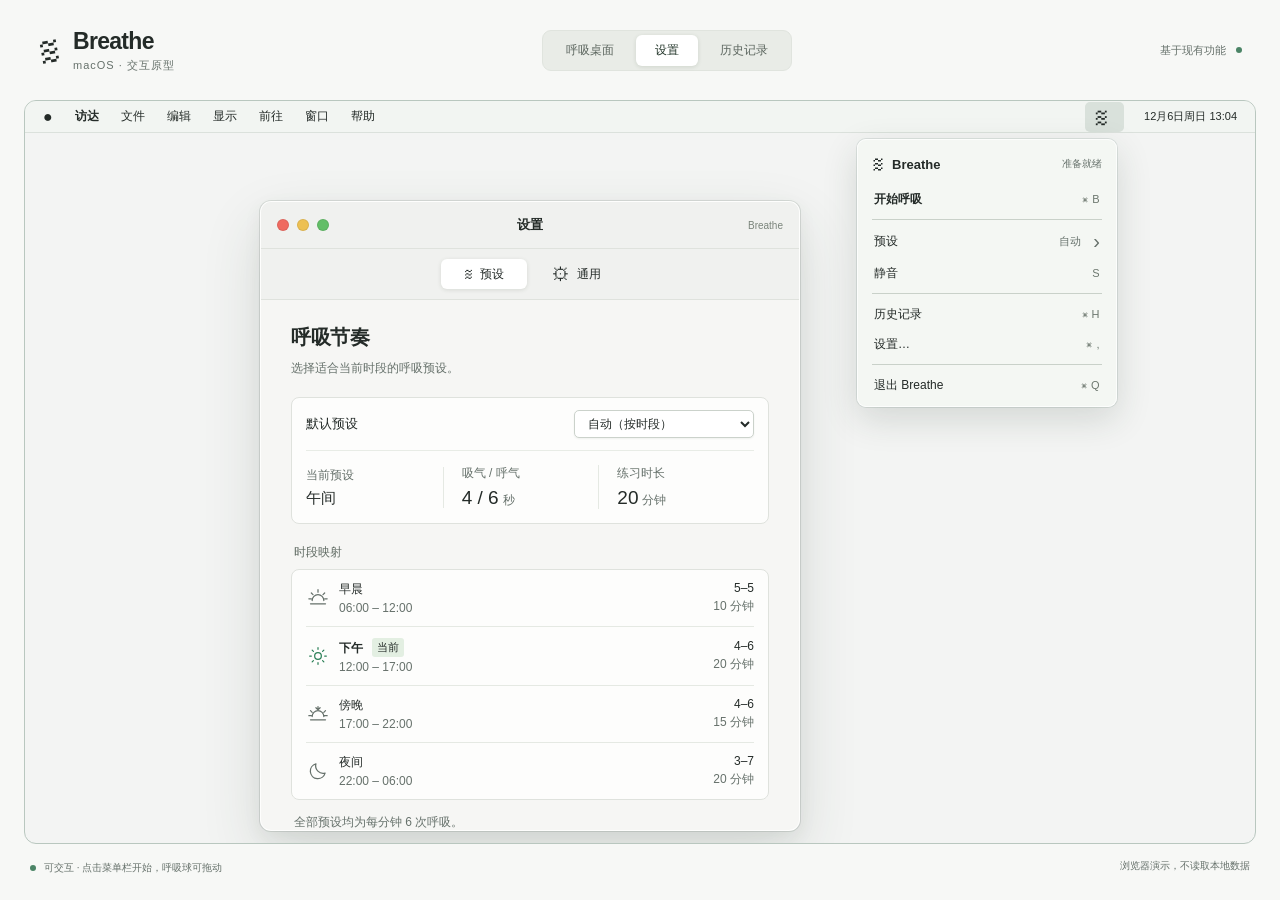
==== commit 63ffaa5f: "feat: 调整界面样式并让菜单栏倒计时跟随系统外观 - 增大辅助文字和状态标签，统一时段图标 - 主文字改为深黑，窗口和表头采用中性浅灰 - 倒计时使用系统文字颜色，保留等宽数字 - 同步网页原型、" ====
--- a/designs/breathe/index.html
+++ b/designs/breathe/index.html
@@ -57,10 +57,10 @@
           <h3>自定义比例</h3><div class="group custom-group"><div class="setting-row"><label for="inhale">吸气</label><div class="number-control"><input id="inhale" type="number" min="3" max="10" step="1" value="5"><span>秒</span></div></div><div class="setting-row"><label for="exhale">呼气</label><div class="number-control"><input id="exhale" type="number" min="3" max="10" step="1" value="5"><span>秒</span></div></div><div class="setting-row"><label for="duration">练习时长</label><div class="number-control"><input id="duration" type="number" min="1" max="60" step="1" value="10"><span>分钟</span></div></div></div><p class="validation" id="validation" role="status"></p>
         </div>
         <div id="time-mapping"><h3>时段映射</h3><div class="group mapping">
-          <div class="mapping-row" data-period="morning"><span class="period-icon">☼</span><span class="mapping-title">早晨 <b class="current-badge">当前</b><small>06:00 – 12:00</small></span><span>5–5 <small>10 分钟</small></span></div>
-          <div class="mapping-row" data-period="midday"><span class="period-icon">☀</span><span class="mapping-title">下午 <b class="current-badge">当前</b><small>12:00 – 17:00</small></span><span>4–6 <small>20 分钟</small></span></div>
-          <div class="mapping-row" data-period="evening"><span class="period-icon">◒</span><span class="mapping-title">傍晚 <b class="current-badge">当前</b><small>17:00 – 22:00</small></span><span>4–6 <small>15 分钟</small></span></div>
-          <div class="mapping-row" data-period="night"><span class="period-icon">☾</span><span class="mapping-title">夜间 <b class="current-badge">当前</b><small>22:00 – 06:00</small></span><span>3–7 <small>20 分钟</small></span></div>
+          <div class="mapping-row" data-period="morning"><span class="period-icon" aria-hidden="true"><svg viewBox="0 0 24 24" fill="none" stroke="currentColor" stroke-linecap="round" stroke-linejoin="round"><path d="M3 19h18M5 15a7 7 0 0 1 14 0M12 2v3M4 6l2 2M20 6l-2 2M1 13h3M20 13h3"/></svg></span><span class="mapping-title">早晨 <b class="current-badge">当前</b><small>06:00 – 12:00</small></span><span>5–5 <small>10 分钟</small></span></div>
+          <div class="mapping-row" data-period="midday"><span class="period-icon" aria-hidden="true"><svg viewBox="0 0 24 24" fill="none" stroke="currentColor" stroke-linecap="round" stroke-linejoin="round"><circle cx="12" cy="12" r="4"/><path d="M12 2v2M12 20v2M2 12h2M20 12h2M5 5l1.5 1.5M17.5 17.5L19 19M5 19l1.5-1.5M17.5 6.5L19 5"/></svg></span><span class="mapping-title">下午 <b class="current-badge">当前</b><small>12:00 – 17:00</small></span><span>4–6 <small>20 分钟</small></span></div>
+          <div class="mapping-row" data-period="evening"><span class="period-icon" aria-hidden="true"><svg viewBox="0 0 24 24" fill="none" stroke="currentColor" stroke-linecap="round" stroke-linejoin="round"><path d="M3 19h18M5 15a7 7 0 0 1 14 0M12 3v4M9.5 4.5L12 7l2.5-2.5M3 8l2 2M21 8l-2 2M1 14h3M20 14h3"/></svg></span><span class="mapping-title">傍晚 <b class="current-badge">当前</b><small>17:00 – 22:00</small></span><span>4–6 <small>15 分钟</small></span></div>
+          <div class="mapping-row" data-period="night"><span class="period-icon" aria-hidden="true"><svg viewBox="0 0 24 24" fill="none" stroke="currentColor" stroke-linecap="round" stroke-linejoin="round"><path d="M20.5 14.5A9 9 0 0 1 9.5 3.5a9 9 0 1 0 11 11Z"/></svg></span><span class="mapping-title">夜间 <b class="current-badge">当前</b><small>22:00 – 06:00</small></span><span>3–7 <small>20 分钟</small></span></div>
         </div><p class="footnote">全部预设均为每分钟 6 次呼吸。</p></div>
       </div>
       <div class="settings-content" id="general-panel" role="tabpanel" aria-labelledby="general-tab" hidden>
@@ -76,12 +76,12 @@
       <div class="titlebar"><div class="traffic"><button data-close="history" aria-label="关闭历史记录"></button><span></span><span></span></div><strong>历史记录</strong><span class="title-end">Breathe</span></div>
       <div class="history-heading"><div><h2>会话记录</h2><p>每一次呼吸练习，都留在这里。</p></div><span class="demo-badge">演示数据</span></div>
       <div class="history-toolbar"><span id="record-count"></span><div><button class="native-button" id="refresh-button">刷新</button><button class="native-button" id="import-button">导入旧版日志</button></div></div>
-      <div class="table-scroll"><table><thead><tr><th>日期</th><th>时间</th><th>预设</th><th>比例</th><th>目标</th><th>实际</th><th>呼吸</th><th>完成</th><th>状态</th></tr></thead><tbody id="history-body"></tbody></table></div>
+      <div class="table-scroll"><div class="history-columns" aria-hidden="true"><span>日期与时间</span><span>预设</span><span>实际时长</span><span>状态</span><span></span></div><div id="history-body"></div></div>
       <div class="empty-history" id="empty-history" hidden><span>◷</span><p>暂无会话记录</p></div>
       <div class="history-footer"><span>CSV · 与 breathe-cli 兼容</span><span>仅展示浏览器内的演示记录</span></div>
     </section>
 
-    <div class="orb-container" id="orb-container" aria-label="可拖动的呼吸球" hidden><div class="orb-glow"></div><div class="orb" id="orb"><span id="orb-text"></span></div></div>
+    <div class="orb-container" id="orb-container" aria-label="可拖动的呼吸球" hidden><div class="orb-glow"></div><div class="orb" id="orb"></div><span id="orb-text"></span></div>
     <div class="desktop-hint" id="desktop-hint" hidden><span>≋</span><p>点击右上角的 Breathe，开始呼吸。</p></div>
     <div class="quit-message" id="quit-message" hidden><span>≋</span><h2>Breathe 已退出</h2><button class="native-button" id="restart-button">重新打开演示</button></div>
     <div class="toast" id="toast" role="status" hidden></div>
--- a/designs/breathe/style.css
+++ b/designs/breathe/style.css
@@ -4,9 +4,45 @@
 .desktop{position:relative;margin:0 24px;min-height:680px;height:calc(100dvh - 156px);background:radial-gradient(ellipse at 25% 90%,#e9eee5 0%,#dce5df 45%,#c8d5ce 100%);border:1px solid #b9c7bf;border-radius:12px;overflow:hidden;isolation:isolate}.system-bar{height:32px;display:flex;align-items:center;justify-content:space-between;background:#f2f6f2aa;border-bottom:1px solid #b6c4ba66;padding:0 18px;font-size:12px;position:relative;z-index:20}.system-left,.system-right{display:flex;align-items:center;gap:22px}.system-left strong{font-weight:600}.apple{font-size:16px}.system-right{gap:20px}.system-clock{font-size:11px;font-variant-numeric:tabular-nums}#status-button{height:30px;display:flex;align-items:center;gap:6px;padding:0 9px;border-radius:5px}#status-button[aria-expanded="true"]{background:#a6b8ac55}.wind{font-size:29px;line-height:20px}#remaining{font-weight:600;font-variant-numeric:tabular-nums}
 .app-menu{position:absolute;z-index:30;right:138px;top:38px;width:260px;padding:6px;background:#f4f7f3ef;backdrop-filter:blur(30px);border:1px solid #ffffffcc;box-shadow:0 12px 35px #273b2e28,0 0 0 1px #4c685b24;border-radius:9px}.menu-brand{display:flex;align-items:center;gap:8px;padding:10px 8px 12px}.mini-mark{font-size:24px;color:var(--green);line-height:16px}.menu-brand strong{font-size:13px}.menu-brand>span:last-child{margin-left:auto;font-size:10px;color:var(--muted)}.menu-row{width:100%;min-height:30px;display:flex;align-items:center;justify-content:space-between;padding:5px 10px;border-radius:5px;font-size:12px;text-align:left}.menu-row:hover,.preset-menu button:hover{color:#fff;background:var(--accent)}.menu-row:hover kbd,.menu-row:hover .menu-end{color:#fff}.start-row{color:var(--green);font-weight:600}.menu-rule{height:1px;background:#c9d1c9;margin:5px 8px}kbd{font:11px -apple-system,sans-serif;color:#6c776e;letter-spacing:.5px}.menu-end{display:flex;gap:12px;align-items:center;color:var(--muted);font-size:11px}.menu-end>span:last-child{font-size:20px}.preset-menu{padding:4px;border:1px solid #cbd5cc;border-radius:6px;background:#fff;margin:4px}.preset-menu button{display:flex;justify-content:space-between;gap:8px;width:100%;padding:8px 6px;text-align:left;border-radius:4px;font-size:11px}.preset-menu button span{color:inherit;opacity:.7}.preset-menu button.selected{color:var(--green);font-weight:600}
 .window{position:absolute;z-index:10;background:var(--surface);border-radius:11px;border:1px solid #ffffffd9;box-shadow:0 24px 60px #283d3024,0 6px 18px #283d3010,0 0 0 1px #4a5c4d28;overflow:hidden}.settings-window{width:540px;left:max(30px,calc(50% - 380px));top:100px}.titlebar{height:47px;border-bottom:1px solid #d6ddd5;display:grid;grid-template-columns:1fr auto 1fr;align-items:center;padding:0 16px;background:#eff1ed}.titlebar>strong{font-size:13px;font-weight:600}.traffic{display:flex;gap:8px}.traffic button,.traffic span{width:12px;height:12px;border-radius:50%;border:1px solid #00000014;padding:0}.traffic button{background:#ef6a60}.traffic button:hover{background:#c64e45}.traffic span:nth-child(2){background:#edc052}.traffic span:nth-child(3){background:#62be67}.title-end{text-align:right;font-size:10px;color:#7a847b}.tabs{display:flex;justify-content:center;gap:6px;padding:10px;border-bottom:1px solid var(--line);background:#f0f2ee}.tabs button{display:flex;align-items:center;justify-content:center;gap:7px;min-width:86px;padding:6px 16px;border-radius:6px;font-size:18px;line-height:18px}.tabs button span{font-size:12px}.tabs button[aria-selected="true"]{background:#fff;box-shadow:0 1px 4px #243a2320;color:var(--green)}.settings-content{padding:24px 30px 22px;max-height:calc(100dvh - 370px);min-height:400px;overflow:auto}h2{font-size:20px;letter-spacing:-.5px;font-weight:600}.section-description{color:var(--muted);font-size:12px;margin:7px 0 19px;line-height:1.7}h3{font-size:11px;font-weight:500;color:#606b63;margin:20px 0 8px 3px}.group{border:1px solid var(--line);border-radius:8px;background:#ffffffc4;overflow:hidden}.setting-row{min-height:48px;padding:12px 14px;display:flex;align-items:center;justify-content:space-between;gap:16px}.setting-row small{display:block;margin-top:5px;line-height:1.5}.setting-row select{max-width:245px;min-width:180px;border:1px solid #cbd2cb;background:#fff;border-radius:5px;padding:5px 9px;font-size:12px;box-shadow:0 1px 2px #263a2110}.preset-summary{margin:0 14px;padding:14px 0;border-top:1px solid #e8ece6;display:flex;align-items:center;gap:0}.preset-summary>div{flex:1;border-right:1px solid #e5e9e3;padding-left:18px}.preset-summary>div:first-child{padding:0}.preset-summary>div:last-child{border:0}.preset-summary strong{font-size:19px;font-weight:500;font-variant-numeric:tabular-nums;color:#345c43}.preset-summary small{display:block;margin-bottom:5px;font-size:10px}.preset-summary .unit{font-size:11px;margin-left:4px;color:var(--muted)}.mapping-row{display:grid;grid-template-columns:23px 1fr 70px;align-items:center;gap:10px;margin:0 14px;padding:11px 0;border-bottom:1px solid #e5e9e3;font-size:12px}.mapping-row:last-child{border:0}.mapping-row small{display:block;font-size:10px;margin-top:3px}.mapping-row>span:last-child{text-align:right;font-variant-numeric:tabular-nums}.period-icon{font-size:21px;color:#708370}.current-badge{display:none;margin-left:6px;padding:1px 4px;border-radius:3px;background:#e3efe2;color:#2f7046;font-size:9px;font-weight:500;vertical-align:1px}.mapping-row.current .current-badge{display:inline-block}.mapping-row.current .period-icon{color:var(--accent)}.footnote{font-size:10px;color:var(--muted);margin:12px 3px 0;line-height:1.7}.number-control{display:flex;align-items:center;gap:8px;color:var(--muted);font-size:11px}.number-control input{width:70px;border:1px solid #cbd2cb;border-radius:5px;padding:4px 7px;background:white;text-align:center;font-variant-numeric:tabular-nums}.custom-group .setting-row+.setting-row{border-top:1px solid #e5e9e3}.validation{font-size:11px;color:var(--green);line-height:1.7;margin:10px 3px 0}.validation.error{color:#a34224}.switch{appearance:none;flex-shrink:0;width:32px;height:19px;border:1px solid #c2cac2;border-radius:20px;background:#d2d8d0;cursor:pointer;position:relative;transition:background .15s}.switch:after{content:"";position:absolute;width:15px;height:15px;left:1px;top:1px;background:#fff;border-radius:50%;box-shadow:0 1px 3px #0002;transition:transform .15s}.switch:checked{background:var(--accent);border-color:var(--accent)}.switch:checked:after{transform:translateX(13px)}.log-path{padding:11px 14px;display:flex;gap:12px;justify-content:space-between;border-top:1px solid #e5e9e3;font-size:10px;color:var(--muted)}code{font-size:10px}
-.history-window{width:min(860px,calc(100% - 64px));top:110px;left:50%;transform:translateX(-50%)}.history-heading{display:flex;align-items:center;justify-content:space-between;gap:16px;padding:28px 26px 24px}.history-heading p{color:var(--muted);font-size:12px;margin-top:7px}.demo-badge{font-size:10px;color:#66745f;background:#e7ece2;border:1px solid #d7dfd0;border-radius:4px;padding:4px 7px}.history-toolbar{display:flex;justify-content:space-between;align-items:center;padding:10px 24px;border-top:1px solid var(--line);border-bottom:1px solid var(--line);font-size:11px;color:var(--muted)}.history-toolbar>div{display:flex;gap:8px}.native-button{background:white;border:1px solid #cfd5ce;border-radius:5px;padding:4px 11px;box-shadow:0 1px 2px #20341a0d;font-size:11px}.native-button:hover{background:#eef2eb}.native-button:active{background:#dce5d9}.table-scroll{overflow:auto;max-height:340px;min-height:220px}table{width:100%;border-collapse:collapse;font-size:11px;white-space:nowrap;text-align:left;font-variant-numeric:tabular-nums}th{position:sticky;top:0;background:#ecefe8;color:#677164;font-weight:500;padding:10px 10px;border-bottom:1px solid #d7ddd1}td{padding:12px 10px}th:first-child,td:first-child{padding-left:24px}tbody tr:nth-child(even){background:#eaf0e522}tbody tr:hover{background:#e1ecdc}td:nth-child(3){color:#4f6650}.status-badge{color:#2f7046;background:#e3efe2;padding:3px 5px;border-radius:4px;font-size:10px}.status-badge.early{background:#f4eada;color:#8d5c25}.history-footer{padding:13px 24px;display:flex;justify-content:space-between;gap:12px;border-top:1px solid var(--line);color:var(--muted);font-size:10px}.empty-history{text-align:center;padding:55px;color:var(--muted)}.empty-history>span{font-size:36px}.empty-history p{margin-top:12px}
-.orb-container{position:absolute;left:calc(50% - 120px);top:calc(50% - 100px);width:240px;height:240px;display:grid;place-items:center;z-index:15;cursor:grab;touch-action:none;user-select:none}.orb-container:active{cursor:grabbing}.orb{width:200px;height:200px;border-radius:50%;display:grid;place-items:center;transform:scale(.5);background:radial-gradient(circle at 42% 36%,#67d79c,#58bca37a 70%);box-shadow:inset 0 0 30px #ffffff30;will-change:transform}.orb-glow{position:absolute;inset:12px;background:radial-gradient(circle,#75b99b45,transparent 68%);border-radius:50%;pointer-events:none}.orb span{font-size:36px;font-weight:650;color:#fff;text-shadow:0 1px 4px #0004;font-variant-numeric:tabular-nums}.desktop-hint,.quit-message{position:absolute;inset:0;display:flex;flex-direction:column;align-items:center;justify-content:center;gap:18px;color:#60746a;pointer-events:none}.desktop-hint>span,.quit-message>span{font-size:70px;color:#7c9785;font-weight:200}.desktop-hint p{font-size:13px}.quit-message{pointer-events:auto}.quit-message h2{font-size:17px}.toast{position:absolute;bottom:28px;left:50%;transform:translateX(-50%);max-width:calc(100% - 30px);padding:12px 20px;background:#f9fcf7f2;border:1px solid #ffffffcc;border-radius:9px;box-shadow:0 8px 28px #21352020;color:#3d5444;font-size:12px;z-index:40;line-height:1.7}.preview-footer{display:flex;justify-content:space-between;gap:15px;padding:15px 30px;color:var(--muted);font-size:10px;min-height:48px}.preview-footer>span:first-child{display:flex;align-items:center;gap:8px}
+.history-window{width:min(860px,calc(100% - 64px));top:110px;left:50%;transform:translateX(-50%)}.history-heading{display:flex;align-items:center;justify-content:space-between;gap:16px;padding:28px 26px 24px}.history-heading p{color:var(--muted);font-size:12px;margin-top:7px}.demo-badge{font-size:10px;color:#66745f;background:#e7ece2;border:1px solid #d7dfd0;border-radius:4px;padding:4px 7px}.history-toolbar{display:flex;justify-content:space-between;align-items:center;padding:10px 24px;border-top:1px solid var(--line);border-bottom:1px solid var(--line);font-size:11px;color:var(--muted)}.history-toolbar>div{display:flex;gap:8px}.native-button{background:white;border:1px solid #cfd5ce;border-radius:5px;padding:4px 11px;box-shadow:0 1px 2px #20341a0d;font-size:11px}.native-button:hover{background:#eef2eb}.native-button:active{background:#dce5d9}.table-scroll{overflow:auto;max-height:340px;min-height:220px}.history-columns,.history-record summary{display:grid;grid-template-columns:280px 156px 156px minmax(100px,1fr) 18px;align-items:center;min-width:810px;padding:0 24px;font-variant-numeric:tabular-nums}.history-columns{position:sticky;top:0;z-index:1;min-height:38px;background:#ecefe8;color:#677164;font-size:12px;border-bottom:1px solid #d7ddd1}.history-record{min-width:810px;border-bottom:1px solid #e5e9e3}.history-record:nth-child(even){background:#eaf0e522}.history-record summary{padding-top:16px;padding-bottom:16px;cursor:pointer;list-style:none;font-size:13px}.history-record summary::-webkit-details-marker{display:none}.history-record summary:focus-visible{outline:3px solid #5b9fbc;outline-offset:-3px}.history-record summary:hover{background:#e1ecdc}.history-record[open] summary{background:#edf2e9}.history-record summary small{display:block;margin-top:4px;font-size:11px}.history-record summary>span:nth-child(2){color:#4f6650}.history-arrow{font-size:20px;color:#66716b;text-align:center}.history-record[open] .history-arrow{transform:rotate(90deg)}.history-details{display:flex;gap:40px;margin:0;padding:15px 24px 18px;background:#ffffff80;font-size:13px;font-variant-numeric:tabular-nums}.history-details dt{font-size:11px;color:var(--muted);margin-bottom:6px}.history-details dd{margin:0}.status-badge{color:#2f7046;background:#e3efe2;padding:3px 5px;border-radius:4px;font-size:10px}.status-badge.early{background:#f4eada;color:#8d5c25}.history-footer{padding:13px 24px;display:flex;justify-content:space-between;gap:12px;border-top:1px solid var(--line);color:var(--muted);font-size:10px}.empty-history{text-align:center;padding:55px;color:var(--muted)}.empty-history>span{font-size:36px}.empty-history p{margin-top:12px}
+.orb-container{position:absolute;left:calc(50% - 120px);top:calc(50% - 100px);width:240px;height:240px;display:grid;place-items:center;z-index:15;cursor:grab;touch-action:none;user-select:none}.orb-container:active{cursor:grabbing}.orb{width:200px;height:200px;border-radius:50%;display:grid;place-items:center;transform:scale(.5);background:radial-gradient(circle at 42% 36%,#67d79c,#58bca37a 70%);box-shadow:inset 0 0 30px #ffffff30;will-change:transform}.orb-glow{position:absolute;inset:12px;background:radial-gradient(circle,#75b99b45,transparent 68%);border-radius:50%;pointer-events:none}#orb-text{position:absolute;pointer-events:none;font-size:36px;font-weight:650;color:#fff;text-shadow:0 1px 4px #0004;font-variant-numeric:tabular-nums}.desktop-hint,.quit-message{position:absolute;inset:0;display:flex;flex-direction:column;align-items:center;justify-content:center;gap:18px;color:#60746a;pointer-events:none}.desktop-hint>span,.quit-message>span{font-size:70px;color:#7c9785;font-weight:200}.desktop-hint p{font-size:13px}.quit-message{pointer-events:auto}.quit-message h2{font-size:17px}.toast{position:absolute;bottom:28px;left:50%;transform:translateX(-50%);max-width:calc(100% - 30px);padding:12px 20px;background:#f9fcf7f2;border:1px solid #ffffffcc;border-radius:9px;box-shadow:0 8px 28px #21352020;color:#3d5444;font-size:12px;z-index:40;line-height:1.7}.preview-footer{display:flex;justify-content:space-between;gap:15px;padding:15px 30px;color:var(--muted);font-size:10px;min-height:48px}.preview-footer>span:first-child{display:flex;align-items:center;gap:8px}
 @media(min-width:1400px){.settings-window{left:calc(50% - 350px);top:115px}.app-menu{right:150px}.settings-content{padding:28px 32px;min-height:420px}.mapping-row{padding:13px 0}}
 @media(max-width:1000px){.version{display:none}.app-menu{right:20px}.settings-window{left:28px;top:110px;width:500px}.system-left{gap:15px}.settings-content{padding:22px;min-height:390px}}
 @media(max-width:720px){.preview-header{padding:18px;flex-wrap:wrap;min-height:110px;gap:16px}.brand-mark{font-size:36px}.scene-nav{margin-left:auto}.scene-nav button{padding:7px 10px}.desktop{margin:0 10px;min-height:720px;height:calc(100dvh - 170px)}.system-left>span:not(.apple){display:none}.system-bar{padding:0 12px}.system-right{gap:8px}.system-clock{font-size:10px}.app-menu{right:8px}.settings-window{left:14px;top:85px;width:calc(100% - 28px)}.settings-content{max-height:470px;min-height:0;padding:20px}.history-window{top:85px;width:calc(100% - 28px)}.history-heading{padding:20px}.history-toolbar{padding:10px 16px}.history-footer{flex-wrap:wrap;padding:12px 16px}.mapping-row{grid-template-columns:20px 1fr 60px;gap:6px}.setting-row select{min-width:145px;max-width:190px}.preview-footer{padding:14px 18px;flex-wrap:wrap}.history-heading h2{font-size:18px}}
 @media(prefers-reduced-motion:reduce){*,*:before,*:after{scroll-behavior:auto!important;transition:none!important}.orb{will-change:auto}}
+
+/* 已确认的视觉调整；应用文字使用深黑，功能状态保留颜色。 */
+/* 字号、中性底色、线形图标与历史列宽。 */
+:root{--surface:#f6f6f4;--line:#dfe2dd}
+.titlebar{background:#f0f1ef;border-color:var(--line)}
+.tabs{background:#f0f1ef}
+h3{font-size:12px}
+.preset-summary small,.mapping-row small,.footnote,.setting-row small,
+.preset-summary .unit,.number-control,.validation,.log-path,.log-path code,
+.history-record summary small,.history-details dt,.history-toolbar,.history-footer{font-size:12px}
+.current-badge{font-size:11px;padding:2px 5px}
+.mapping-row.current .mapping-title{font-weight:600}
+.mapping-row.current .mapping-title small{font-weight:400}
+.period-icon{display:flex;align-items:center;justify-content:center;color:var(--muted)}
+.period-icon svg{width:20px;height:20px;stroke-width:1.5;display:block}
+.preset-summary>div:first-child strong{color:var(--ink)}
+.history-columns{background:#f0f1ef;border-color:var(--line);color:var(--muted)}
+.history-record:nth-child(even){background:#00000001}
+.history-record summary>span:nth-child(2){color:var(--ink)}
+.history-record summary:hover{background:#eef0ed}
+.history-record[open] summary{background:#edf0ec}
+.status-badge{font-size:12px;padding:3px 7px;white-space:nowrap}
+.history-columns,.history-record summary{min-width:0;grid-template-columns:minmax(145px,1.55fr) minmax(65px,.8fr) minmax(75px,.85fr) minmax(90px,1fr) 18px;gap:8px}
+.history-record{min-width:0}
+.history-details{flex-wrap:wrap;gap:20px 32px}
+@media(max-width:580px){.history-columns,.history-record summary{padding-left:14px;padding-right:14px;grid-template-columns:minmax(110px,1.2fr) minmax(48px,.7fr) minmax(65px,.8fr) minmax(80px,1fr) 12px;gap:5px}.history-details{padding-left:14px;padding-right:14px}}
+
+/* 文字改深黑；状态底色和呼吸阶段颜色保持不变。 */
+:root{--green:#242b28}
+.preset-summary strong,.current-badge,.status-badge{color:var(--ink)}
+.status-badge.early{color:#8d5c25}
+.preset-menu button.selected:hover{color:#fff}
+
+/* 桌面是原型展示背景；系统菜单栏文字随背景外观变化。 */
+.desktop{background:#f3f4f3}
+@media(prefers-color-scheme:dark){.system-bar{background:#292d2a;color:#fff;border-bottom-color:#ffffff20}#status-button[aria-expanded="true"]{background:#ffffff20}}
